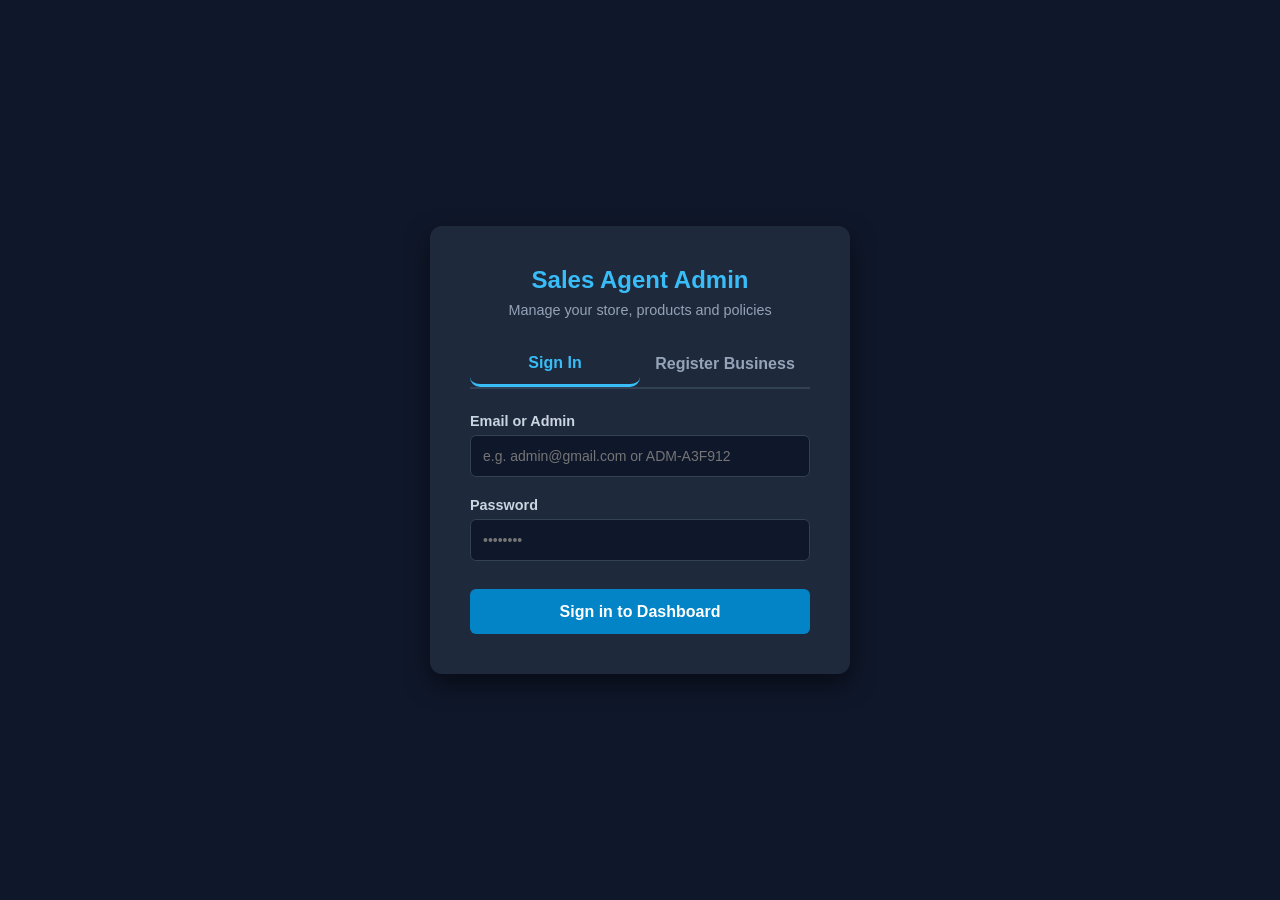
==== Frontend/admin_login.html @ a3edeab3 "Add multi-tenant JWT protection to products, policies and orders APIs" ====
<!DOCTYPE html>
<html lang="en">
<head>
    <meta charset="UTF-8">
    <meta name="viewport" content="width=device-width, initial-scale=1.0">
    <title>Business Admin Auth - AI Sales Agent</title>
    <link rel="stylesheet" href="styles/global.css">
    <link rel="stylesheet" href="styles/forms.css">
    <style>
        body{
            background-color: #0f172a;
            color: #f8fafc;
            display: flex;
            justify-content: center;
            align-items: center;
            min-height: 100vh;
            margin: 0;
            font-family: sans-serif;
        }
        .auth-card {
            background: #1e293b;
            padding: 2.5rem;
            border-radius: 12px;
            width: 100%;
            max-width: 420px;
            box-shadow: 0 10px 25px rgba(0,0,0,0.5);
        }
        .auth-header {
            text-align: center;
            margin-bottom: 1.5rem;
        }
        .auth-header h2 {
            margin: 0 0 0.5rem 0;
            color: #38bdf8;
        }
        .tabs {
            display: flex;
            margin-bottom: 1.5rem;
            border-bottom: 2px solid #334155;
        }
         .tab-btn {
            flex: 1;
            padding: 0.75rem;
            background: none;
            border: none;
            color: #94a3b8;
            font-weight: bold;
            cursor: pointer;
            font-size: 1rem;
        }
        .tab-btn.active {
            color: #38bdf8;
            border-bottom: 3px solid #38bdf8;
        }
        .form-group {
            margin-bottom: 1.25rem;
        }
        .form-group label {
            display: block;
            margin-bottom: 0.4rem;
            font-size: 0.9rem;
            color: #cbd5e1;
        }
        .form-group input {
            width: 100%;
            padding: 0.75rem;
            border-radius: 6px;
            border: 1px solid #334155;
            background: #0f172a;
            color: #fff;
            box-sizing: border-box;
        }
        .btn-submit {
            width: 100%;
            padding: 0.85rem;
            background: #0284c7;
            border: none;
            border-radius: 6px;
            color: #fff;
            font-weight: bold;
            font-size: 1rem;
            cursor: pointer;
            margin-top: 0.5rem;
        }
        .btn-submit:hover {
            background: #0369a1;
        }
        .code-alert {
            display: none;
            background: #065f46;
            border: 1px solid #10b981;
            padding: 1rem;
            border-radius: 6px;
            margin-bottom: 1rem;
            text-align: center;
        }
        .code-alert strong {
            font-size: 1.2rem;
            color: #34d399;
            display: block;
            margin-top: 0.3rem;
        }
    </style>
</head>
<body>
    <div class="auth-card">
        <div class="auth-header">
            <h2>Sales Agent Admin</h2>
            <p style="color:#94a3b8; font-size:0.9rem;">
                Manage your store, products and policies
            </p>
        </div>
        <div class="tabs">
            <button  class="tab-btn active" id="loginTab">Sign In</button>
            <button  class="tab-btn " id="registerTab">Register Business</button>
        </div>
        <div id="codeAlert" class="code-alert">
            Registration Successful! Your Unique Admin Code:
            <strong id="displayAdminCode">ADM-XXXXXX</strong>
            <small style="color:#a7f3d0;">Save this code! You can use it to log in.</small>
        </div>

        <!-- Login form -->
         <form id="loginForm">
            <div class="form-group">
                <label for="loginIdentifier">Email or Admin <Code></Code></label>
                <input type="text" id="loginIdentifier" placeholder="e.g. admin@gmail.com or ADM-A3F912" required>
            </div>
            <div class="form-group">
                <label for="loginPassword">Password</label>
                <input type="password" id="loginPassword" placeholder="••••••••" required>
            </div>
            <button type="submit" class="btn-submit">Sign in to Dashboard</button>
         </form>
         
         <!-- Registration Form -->
          <form id="registerForm" style="display:none;">
            <div class="form-group">
                <label for="regName">Your Name</label>
                <input type="text" id="regName" placeholder="e.g. Shane Bezos" required>
            </div>

            <div class="form-group">
                <label for="regBusiness">Business / Store Name</label>
                <input type="text" id="regBusiness" placeholder="e.g. Bezos Electronics" required>
            </div>
            <div class="form-group">
                <label for="regEmail">Email Address</label>
                <input type="email" id="regEmail" placeholder="admin@gmail.com" required>
            </div>
            <div class="form-group">
                <label for="regPassword">Password</label>
                <input type="password" id="regPassword" placeholder="••••••••" required>
            </div>
            <button type="submit" class="btn-submit">Register Store</button>
          </form>
    </div>
    <script src="js/config.js"></script>
    <script src="js/admin_auth.js"></script>
</body>
</html>
---- Frontend/styles/global.css ----
*{
    margin:0;
    padding:0;
    box-sizing:border-box;
}
body{
    font-family:Arial, Helvetica, sans-serif;
    background:#f5f7fb;
    color:#111827;
}
a{
    text-decoration: none;
    color:inherit;
}
button{
    padding: 10px 16px;
    border-radius: 10px;
    border:none;
    cursor:pointer;
    font-size: 14px;
    font-weight:bold;
}
input,
textarea,
select{
    width:100%;
    padding: 10px 12px;
    border-radius: 8px;
    border:1px solid #d1d5db;
    font-size:14px;
    font-family:inherit;
}
.app{
    display:flex;
    min-height:100vh;
}
.main{
    flex:1;
    padding:32px;
}
.page-header{
    margin-bottom: 24px;
}
.page-header h1{
    font-size:24px;
    margin:0;
}
.page-header p{
    margin:4px 0 24px;
    color:#6b7280;
    font-size:14px;
}
.btn-secondary{
    display:inline-block;
    padding:10px 16px;
    border-radius:10px;
    background:#f3f4f6;
    color:#111827;
    font-weight:bold;
    text-decoration:none;
    cursor:pointer;
}

.btn-secondary:hover{
    background:#e5e7eb;
}
---- Frontend/styles/forms.css ----
.form-grid {
    display: grid;
    grid-template-columns: 1fr 1fr;
    gap: 20px;
    margin-bottom: 24px;
}

.form-group {
    display: flex;
    flex-direction: column;
    margin-bottom: 20px;
}

.form-group label {
    font-size: 14px;
    font-weight: 600;
    margin-bottom: 8px;
}

.form-group input,
.form-group textarea {
    width: 100%;
    padding: 14px;
    border: 1px solid #d1d5db;
    border-radius: 10px;
    font-size: 14px;
    background: white;
}

.form-group input:focus,
.form-group textarea:focus {
    border-color: #4f46e5;
    outline: none;
}

.form-group small {
    margin-top: 6px;
    color: #6b7280;
    font-size: 12px;
}

.checkbox-section {
    margin-top: 10px;
}

.checkbox-section h3 {
    margin-bottom: 6px;
}

.checkbox-section p {
    color: #6b7280;
    margin-bottom: 18px;
    font-size: 14px;
}

.checkbox-grid {
    display: grid;
    grid-template-columns: 1fr 1fr 1fr;
    gap: 18px;
}

.checkbox-item {
    display: flex;
    align-items: center;
    gap: 10px;
    font-size: 15px;
}

.checkbox-item input {
    width: 18px;
    height: 18px;
}

.page-actions {
    display: flex;
    justify-content: flex-end;
    margin-top: 20px;
}

.primary-btn {
    background: #0f172a;
    color: #ffffff;
    padding: 14px 24px;
    border-radius: 12px;
    font-size: 15px;
    font-weight: 600;
    transition: 0.2s;
}

.primary-btn:hover {
    background-color: #000000;
    opacity: 0.9;
}

.upload-actions {
    display: flex;
    gap: 12px;
    margin-bottom: 16px;
}

.info-box {
    background-color: #f9fafb;
    border: 1px dashed #d1d5db;
    border-radius: 8px;
    padding: 12px;
    font-size: 13px;
}

.info-box strong {
    display: block;
    margin-bottom: 4px;
}
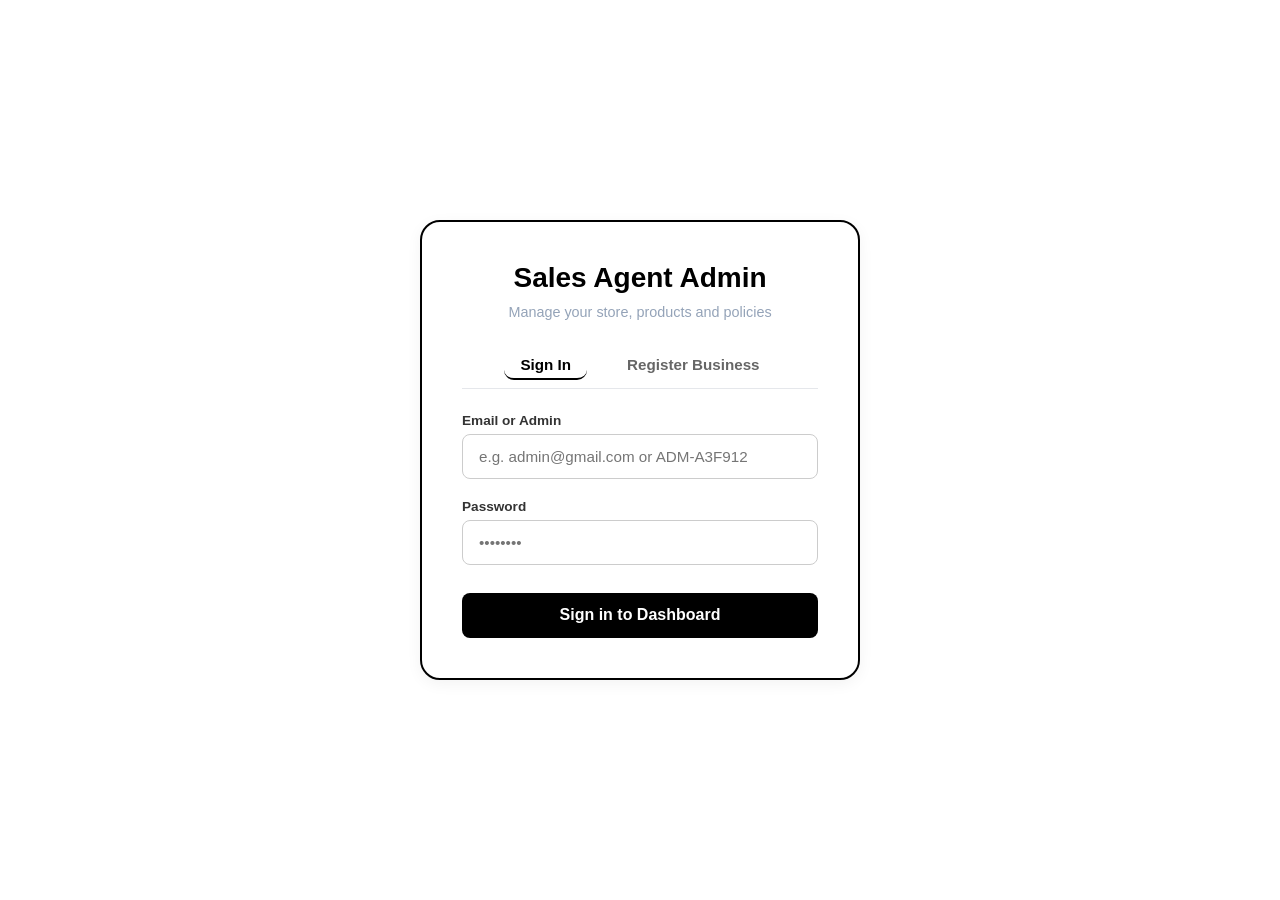
==== commit 227af6d1: "Updated Frontend for admin and customer login" ====
--- a/Frontend/admin_login.html
+++ b/Frontend/admin_login.html
@@ -7,99 +7,123 @@
     <link rel="stylesheet" href="styles/global.css">
     <link rel="stylesheet" href="styles/forms.css">
     <style>
-        body{
-            background-color: #0f172a;
-            color: #f8fafc;
-            display: flex;
-            justify-content: center;
-            align-items: center;
-            min-height: 100vh;
-            margin: 0;
-            font-family: sans-serif;
-        }
-        .auth-card {
-            background: #1e293b;
-            padding: 2.5rem;
-            border-radius: 12px;
-            width: 100%;
-            max-width: 420px;
-            box-shadow: 0 10px 25px rgba(0,0,0,0.5);
-        }
-        .auth-header {
-            text-align: center;
-            margin-bottom: 1.5rem;
-        }
-        .auth-header h2 {
-            margin: 0 0 0.5rem 0;
-            color: #38bdf8;
-        }
-        .tabs {
-            display: flex;
-            margin-bottom: 1.5rem;
-            border-bottom: 2px solid #334155;
-        }
-         .tab-btn {
-            flex: 1;
-            padding: 0.75rem;
-            background: none;
-            border: none;
-            color: #94a3b8;
-            font-weight: bold;
-            cursor: pointer;
-            font-size: 1rem;
-        }
-        .tab-btn.active {
-            color: #38bdf8;
-            border-bottom: 3px solid #38bdf8;
-        }
-        .form-group {
-            margin-bottom: 1.25rem;
-        }
-        .form-group label {
-            display: block;
-            margin-bottom: 0.4rem;
-            font-size: 0.9rem;
-            color: #cbd5e1;
-        }
-        .form-group input {
-            width: 100%;
-            padding: 0.75rem;
-            border-radius: 6px;
-            border: 1px solid #334155;
-            background: #0f172a;
-            color: #fff;
-            box-sizing: border-box;
-        }
-        .btn-submit {
-            width: 100%;
-            padding: 0.85rem;
-            background: #0284c7;
-            border: none;
-            border-radius: 6px;
-            color: #fff;
-            font-weight: bold;
-            font-size: 1rem;
-            cursor: pointer;
-            margin-top: 0.5rem;
-        }
-        .btn-submit:hover {
-            background: #0369a1;
-        }
-        .code-alert {
-            display: none;
-            background: #065f46;
-            border: 1px solid #10b981;
-            padding: 1rem;
-            border-radius: 6px;
-            margin-bottom: 1rem;
-            text-align: center;
-        }
-        .code-alert strong {
-            font-size: 1.2rem;
-            color: #34d399;
-            display: block;
-            margin-top: 0.3rem;
-        }
+    * {
+        box-sizing: border-box;
+        font-family: -apple-system, BlinkMacSystemFont, "Segoe UI", Roboto, Helvetica, Arial, sans-serif;
+    }
+    body {
+        background-color: #ffffff;
+        color: #000000;
+        display: flex;
+        flex-direction: column;
+        align-items: center;
+        justify-content: center;
+        min-height: 100vh;
+        margin: 0;
+        padding: 1.5rem;
+    }
+    .auth-card {
+        background: #ffffff;
+        border: 2px solid #000000;
+        border-radius: 20px;
+        padding: 2.5rem;
+        width: 100%;
+        max-width: 440px;
+        box-shadow: 0 4px 15px rgba(0, 0, 0, 0.05);
+        text-align: center;
+    }
+    .auth-header h2 {
+        font-size: 1.75rem;
+        font-weight: 700;
+        margin: 0 0 0.5rem 0;
+        color: #000000;
+    }
+    .auth-header p {
+        color: #666666;
+        font-size: 0.95rem;
+        margin-bottom: 1.5rem;
+        line-height: 1.4;
+    }
+    .tabs {
+        display: flex;
+        justify-content: center;
+        gap: 1.5rem;
+        margin-bottom: 1.5rem;
+        border-bottom: 1px solid #e5e7eb;
+        padding-bottom: 0.5rem;
+    }
+    .tab-btn {
+        background: none;
+        border: none;
+        font-size: 0.95rem;
+        font-weight: 600;
+        color: #666666;
+        cursor: pointer;
+        padding-bottom: 0.3rem;
+        border-bottom: 2px solid transparent;
+    }
+    .tab-btn.active {
+        color: #000000;
+        border-bottom: 2px solid #000000;
+    }
+    .form-group {
+        text-align: left;
+        margin-bottom: 1.25rem;
+    }
+    .form-group label {
+        display: block;
+        font-size: 0.85rem;
+        font-weight: 600;
+        margin-bottom: 0.4rem;
+        color: #333333;
+    }
+    .form-group input {
+        width: 100%;
+        padding: 0.8rem 1rem;
+        border-radius: 8px;
+        border: 1.5px solid #cccccc;
+        background: #ffffff;
+        color: #000000;
+        font-size: 0.95rem;
+        outline: none;
+        transition: border-color 0.2s;
+    }
+    .form-group input:focus {
+        border-color: #000000;
+    }
+    .btn-submit {
+        background-color: #000000;
+        color: #ffffff;
+        border: none;
+        border-radius: 8px;
+        padding: 0.85rem 1.5rem;
+        font-size: 1rem;
+        font-weight: 700;
+        width: 100%;
+        cursor: pointer;
+        transition: opacity 0.2s;
+        margin-top: 0.5rem;
+    }
+    .btn-submit:hover {
+        opacity: 0.85;
+    }
+    .code-alert {
+        display: none;
+        background: #f0fdf4;
+        border: 1.5px solid #22c55e;
+        padding: 1rem;
+        border-radius: 8px;
+        margin-bottom: 1.25rem;
+        font-size: 0.9rem;
+        color: #15803d;
+        text-align: center;
+    }
+    .code-alert strong {
+        display: block;
+        font-size: 1.25rem;
+        color: #166534;
+        margin-top: 0.25rem;
+    }
     </style>
 </head>
 <body>
